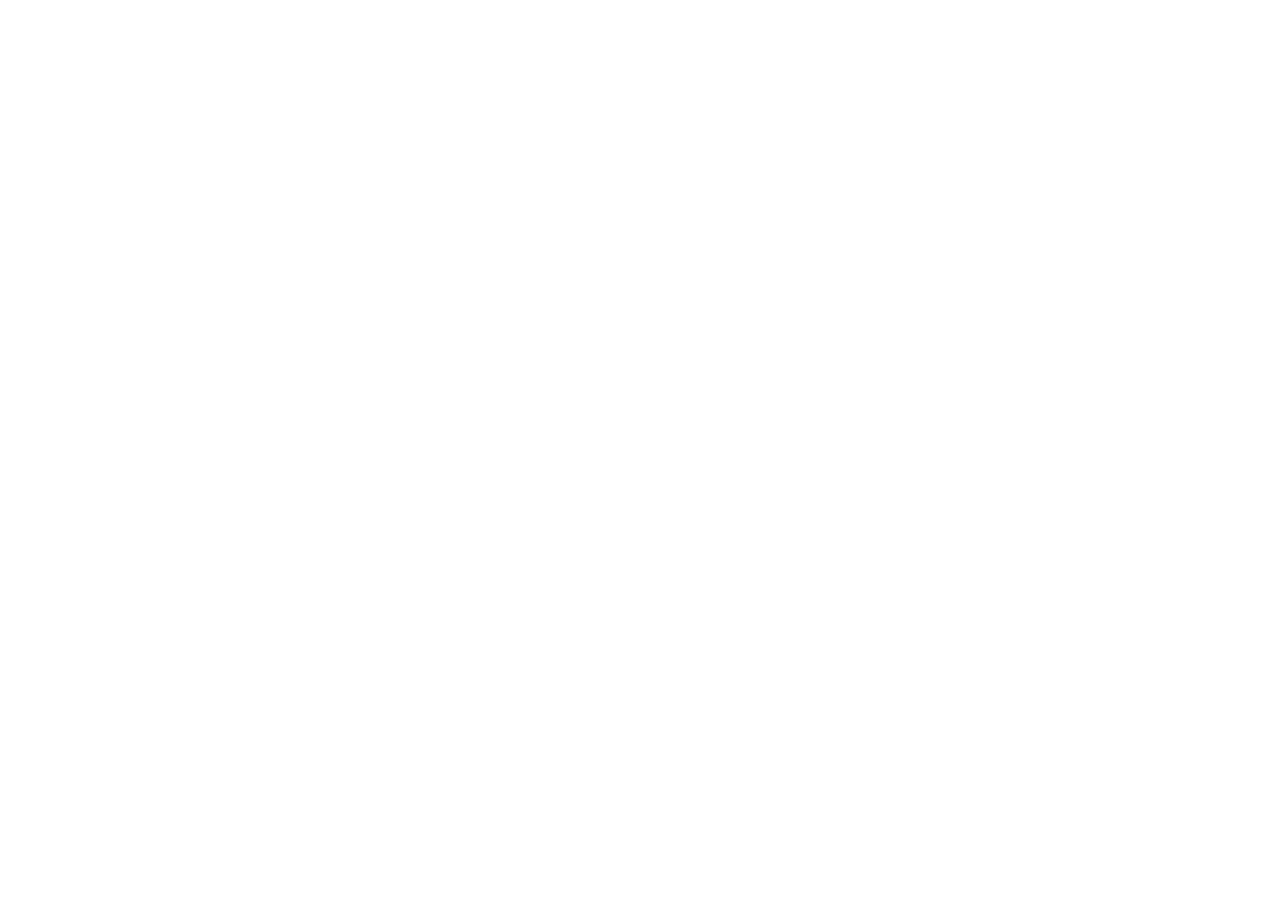
==== Examen2P/imagen2/index.html @ 95c292a3 "Add files via upload" ====
<html lang="en">
<head>
    <meta charset="UTF-8">
    <meta http-equiv="X-UA-Compatible" content="IE=edge">
    <meta name="viewport" content="width=device-width, initial-scale=1.0">
    <title>Document</title>
    <link href="https://cdn.jsdelivr.net/npm/bootstrap@5.3.3/dist/css/bootstrap.min.css" rel="stylesheet" integrity="sha384-QWTKZyjpPEjISv5WaRU9OFeRpok6YctnYmDr5pNlyT2bRjXh0JMhjY6hW+ALEwIH" crossorigin="anonymous">
</head>
<body>
    <script src="https://cdn.jsdelivr.net/npm/bootstrap@5.3.3/dist/js/bootstrap.bundle.min.js" integrity="sha384-YvpcrYf0tY3lHB60NNkmXc5s9fDVZLESaAA55NDzOxhy9GkcIdslK1eN7N6jIeHz" crossorigin="anonymous"></script>
</body>
</html>
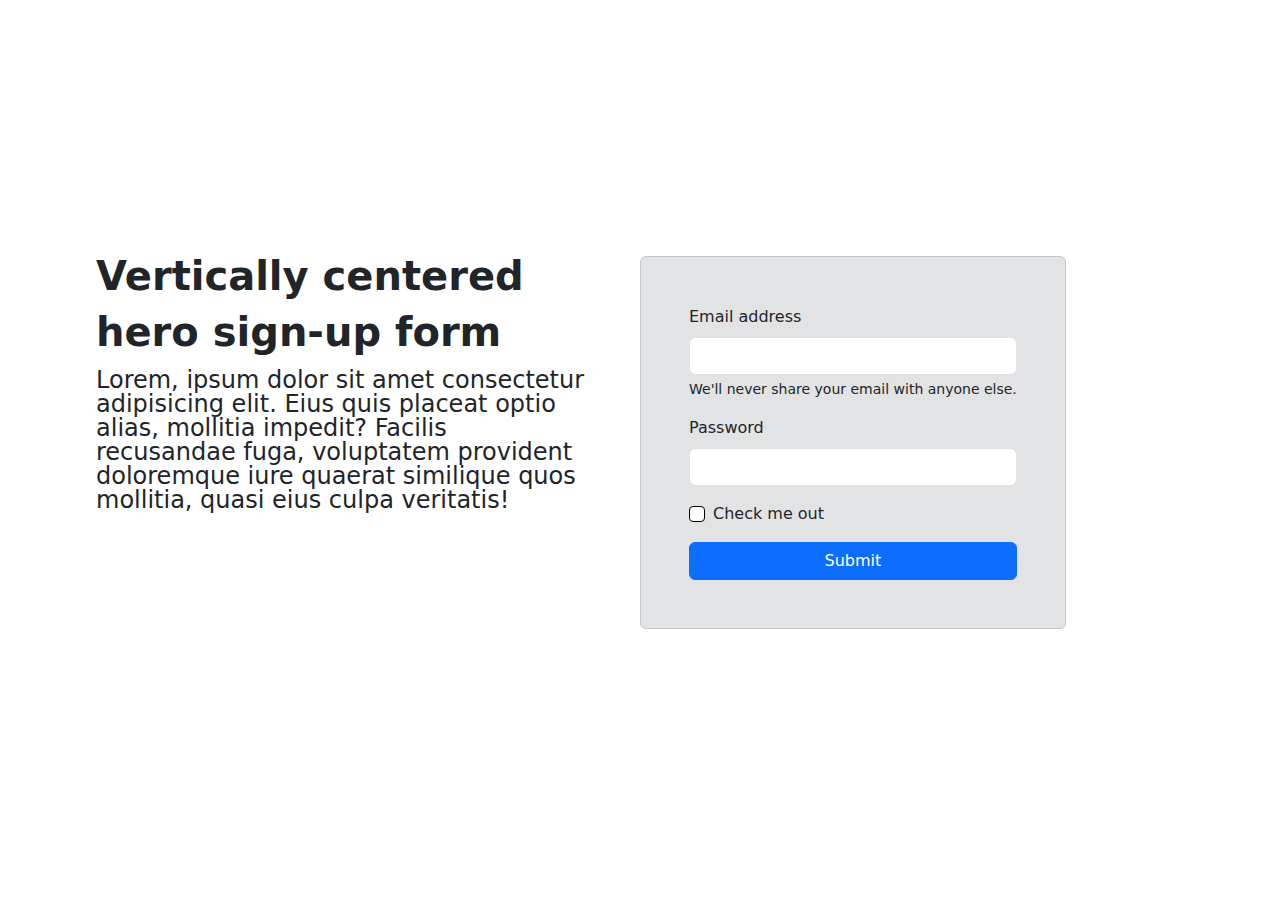
==== commit c3e66e0b: "Add files via upload" ====
--- a/Examen2P/imagen2/index.html
+++ b/Examen2P/imagen2/index.html
@@ -6,7 +6,37 @@
     <title>Document</title>
     <link href="https://cdn.jsdelivr.net/npm/bootstrap@5.3.3/dist/css/bootstrap.min.css" rel="stylesheet" integrity="sha384-QWTKZyjpPEjISv5WaRU9OFeRpok6YctnYmDr5pNlyT2bRjXh0JMhjY6hW+ALEwIH" crossorigin="anonymous">
 </head>
-<body>
+<body class="d-flex align-items-center justify-content-center">
+    <div class="d-flex flex-row p-5">
+        <div class="d-flex flex-column lh-1 col-7 w-50 ps-5 pe-5">
+            <p class="fw-bold fs-1">Vertically centered</p>
+            <p class="fw-bold fs-1">hero sign-up form</p>
+            <div class="fs-4 w-20">
+                Lorem, ipsum dolor sit amet consectetur adipisicing elit.
+                Eius quis placeat optio alias, mollitia impedit? Facilis recusandae fuga, 
+                voluptatem provident doloremque iure quaerat similique quos mollitia, quasi eius culpa veritatis!
+            </div>
+        </div>
+        <div>
+            <form class="border border-secondary-subtle p-5 w-20 bg-secondary-subtle rounded">
+                <div class="mb-3">
+                  <label for="exampleInputEmail1" class="form-label">Email address</label>
+                  <input type="email" class="form-control" id="exampleInputEmail1" aria-describedby="emailHelp">
+                  <div id="emailHelp" class="form-text text-dark">We'll never share your email with anyone else.</div>
+                </div>
+                <div class="mb-3">
+                  <label for="exampleInputPassword1" class="form-label">Password</label>
+                  <input type="password" class="form-control" id="exampleInputPassword1">
+                </div>
+                <div class="mb-3 form-check">
+                  <input type="checkbox" class="form-check-input border-black" id="exampleCheck1">
+                  <label class="form-check-label" for="exampleCheck1">Check me out</label>
+                </div class>
+                <button  type="submit" class="btn btn-primary w-100">Submit</button>
+              </form>
+        </div>
+    </div>
+
     <script src="https://cdn.jsdelivr.net/npm/bootstrap@5.3.3/dist/js/bootstrap.bundle.min.js" integrity="sha384-YvpcrYf0tY3lHB60NNkmXc5s9fDVZLESaAA55NDzOxhy9GkcIdslK1eN7N6jIeHz" crossorigin="anonymous"></script>
 </body>
 </html>